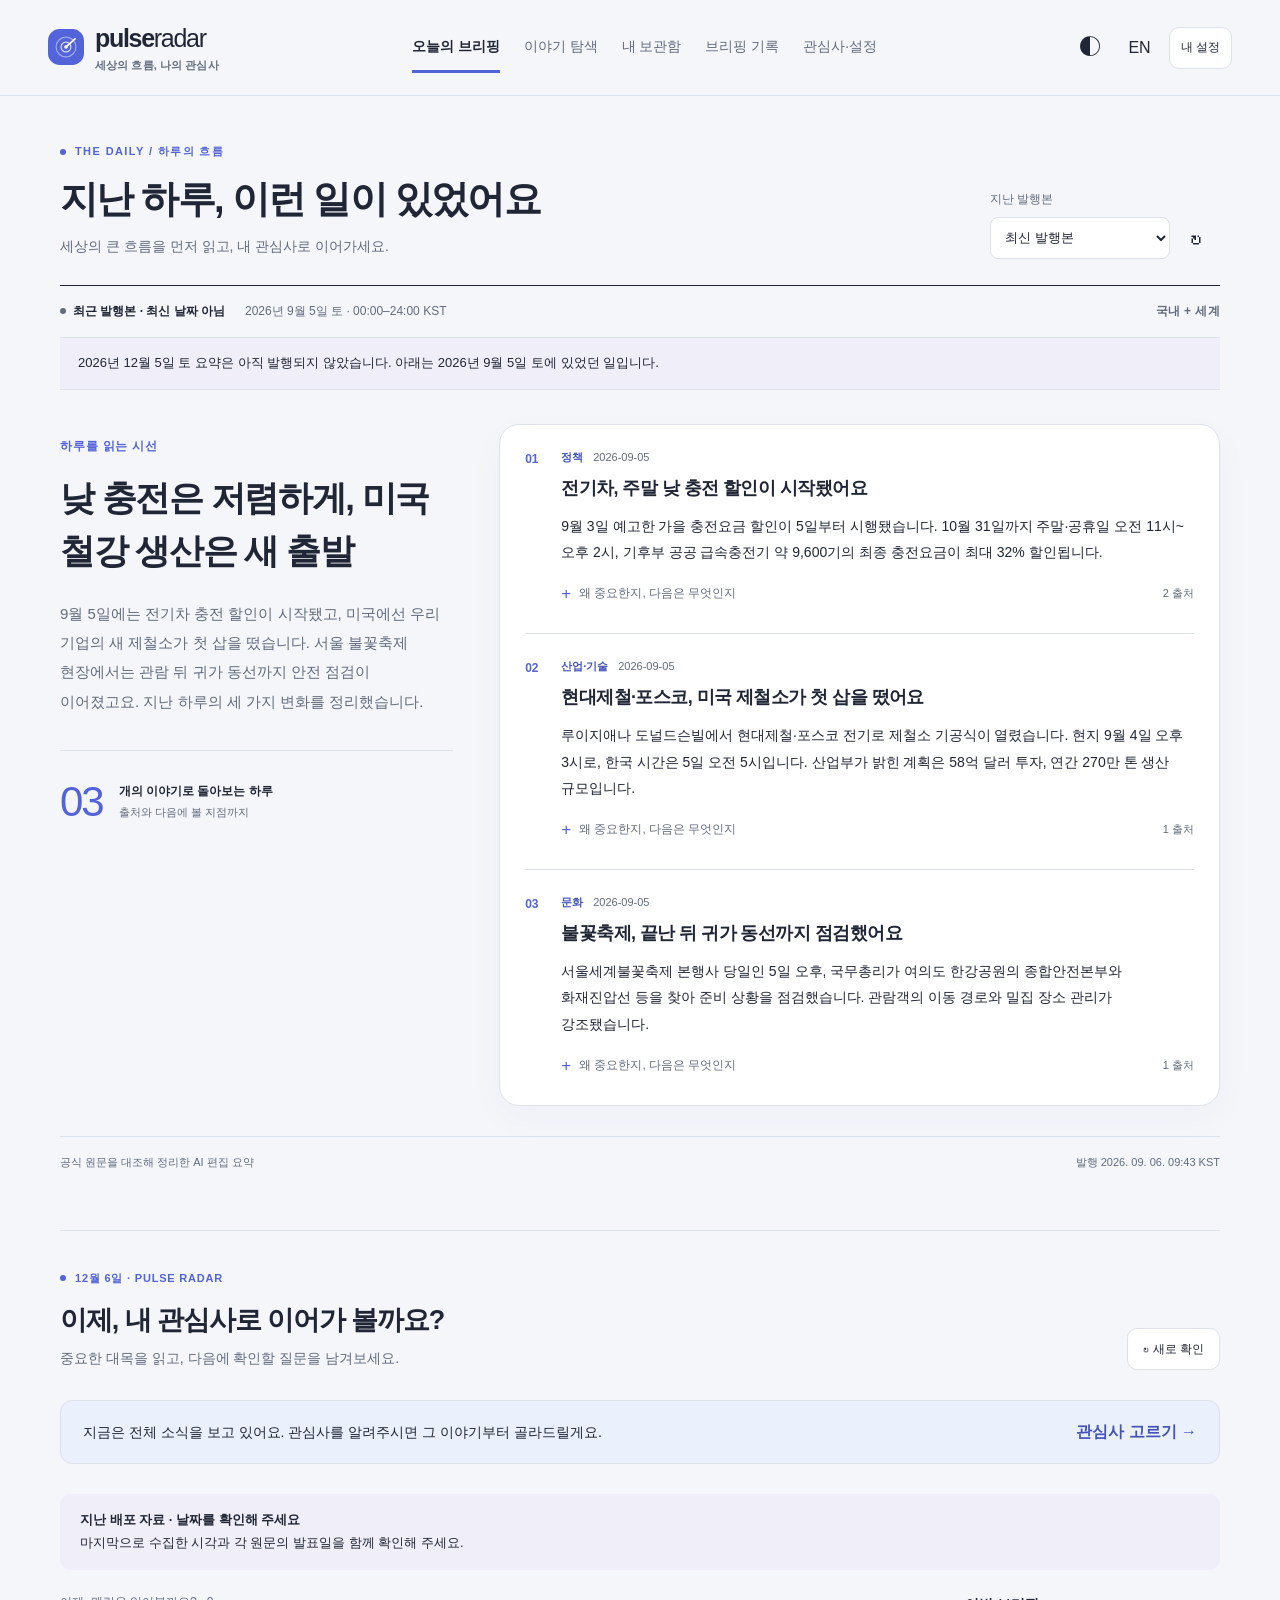
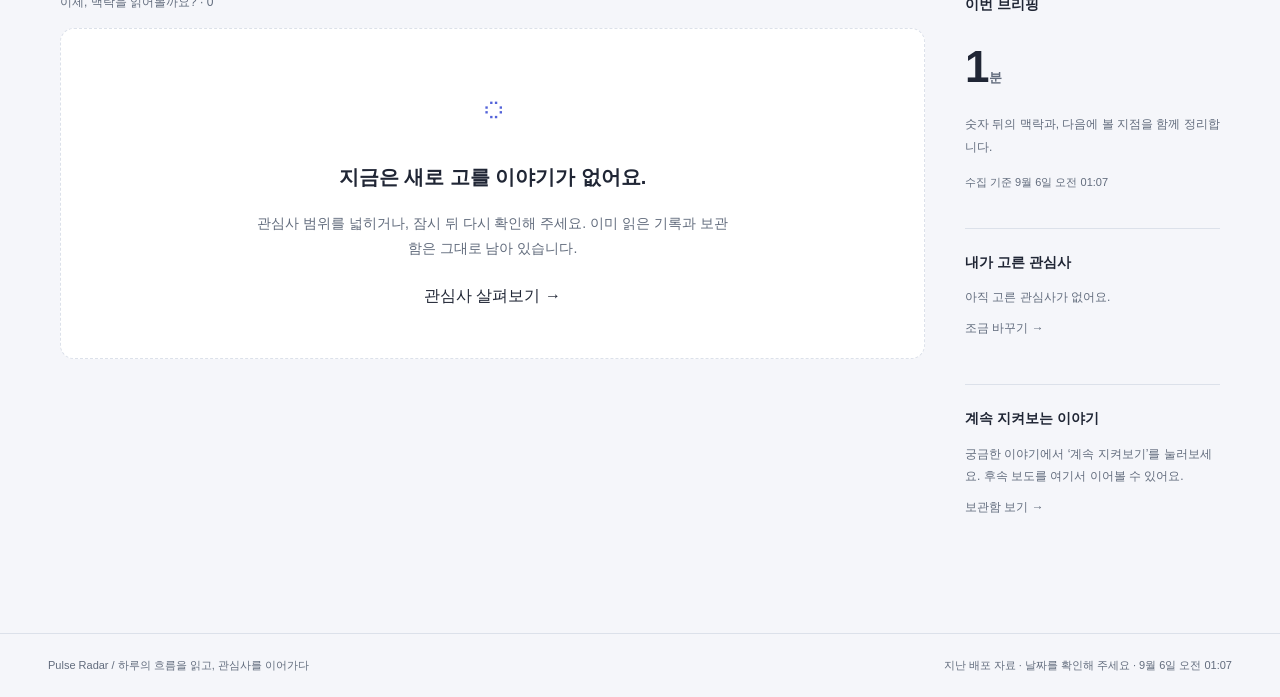
==== index.html @ a9adb4fe "Publish Pulse Radar reader with private browser interests and optional personal AI" ====
<!doctype html><html lang="ko"><head><meta name="pulse-mode" content="public"><meta name="referrer" content="no-referrer"><meta http-equiv="Content-Security-Policy" content="default-src 'self'; script-src 'self'; style-src 'self' 'unsafe-inline'; img-src 'self' data:; connect-src 'self' https://openrouter.ai; object-src 'none'; base-uri 'self'; form-action 'self'"><meta charset="utf-8"><meta name="viewport" content="width=device-width,initial-scale=1"><title>Pulse Radar — 하루의 흐름, 나의 관심사</title><meta name="description" content="지난 하루의 중요한 일부터 내 관심사의 다음 이야기까지. 출처와 맥락을 함께 읽는 브리핑."><meta name="theme-color" content="#f5f6fa"><link rel="icon" href="./web/mark.svg" type="image/svg+xml"><link rel="stylesheet" href="./web/styles.css"><link rel="stylesheet" href="./web/home-radar.css"><link rel="stylesheet" href="./web/personal-ai.css"></head><body>
<a class="skip" href="#main">본문으로 이동</a><header class="site-header"><a class="wordmark" href="#today" aria-label="Pulse Radar 홈"><svg class="brand-mark" width="36" height="36" viewBox="0 0 40 40" aria-hidden="true"><rect width="40" height="40" rx="13" fill="currentColor"/><circle cx="20" cy="20" r="11" fill="none" stroke="var(--paper)" stroke-width="1.3" opacity=".45"/><circle cx="20" cy="20" r="5.5" fill="none" stroke="var(--paper)" stroke-width="1.3" opacity=".75"/><path d="M20 20 30 11" stroke="var(--paper)" stroke-width="2" stroke-linecap="round"/><circle cx="20" cy="20" r="2" fill="var(--paper)"/></svg><span>pulse<span class="wordmark-light">radar</span><span class="edition">내 관심사의 다음 이야기</span></span></a><nav id="navigation" aria-label="주요 메뉴"></nav><div class="header-actions"><button class="quiet icon-button" id="theme" aria-label="화면 테마 변경">◐</button><button class="quiet" id="language" aria-label="Change language">EN</button><button id="account" class="account-button">내 계정</button></div></header>
<main id="main" tabindex="-1"><div class="loading"><span class="loading-dot"></span><p>오늘의 이야기를 불러오고 있어요.</p></div></main><footer class="site-footer"><span>Pulse Radar / <span id="footer-copy">좋은 질문을 남기는 브리핑</span></span><span id="footer-status"></span></footer><dialog id="dialog" aria-label="상세 내용"><button class="dialog-close quiet" aria-label="닫기">×</button><div id="dialog-body"></div></dialog><div id="toast" role="status" aria-live="polite"></div><script type="module" src="./web/app.mjs"></script></body></html>
---- web/styles.css ----
:root{--bg:#f5f6fa;--paper:#ffffff;--ink:#202635;--muted:#626c7d;--line:#dce1ea;--accent:#5363d9;--tint:#f0eef9;--surface-alt:#eaf0fc;--accent-strong:#4353b9;--shadow:0 12px 36px #29355808;color-scheme:light}
*{box-sizing:border-box}
body{margin:0;background:var(--bg);color:var(--ink);font-family:"Pretendard Variable","Pretendard","Noto Sans KR",-apple-system,BlinkMacSystemFont,"Segoe UI","Malgun Gothic",sans-serif;font-size:16px;line-height:1.75;-webkit-font-smoothing:antialiased}
body.dark{--bg:#11141b;--paper:#191e29;--ink:#f1f3f9;--muted:#a7b0c2;--line:#323b4d;--accent:#a8b4ff;--tint:#29283d;--surface-alt:#242d44;--accent-strong:#b4beff;--shadow:0 12px 36px #00000014;color-scheme:dark}
button,input,select,textarea{font:inherit}
button,a,input,select,textarea{touch-action:manipulation}
a{color:inherit;text-decoration:none}
a:hover{text-decoration:underline;text-underline-offset:4px}
button{cursor:pointer;border:1px solid var(--line);background:var(--paper);color:var(--ink);border-radius:10px;padding:9px 15px;min-height:42px}
button:disabled{cursor:wait;opacity:.55}
button:hover{border-color:var(--accent)}
:focus-visible{outline:3px solid var(--accent);outline-offset:4px}
button.active,button[aria-pressed=true]{background:var(--surface-alt);color:var(--accent-strong);border-color:var(--accent-strong)}
.primary{background:var(--ink);border-color:var(--ink);color:var(--paper)}
.quiet{background:transparent;border-color:transparent}
.muted,.fine{color:var(--muted)}
.fine{font-size:13px}
.skip{position:fixed;top:-100px;left:20px;background:var(--paper);padding:15px;z-index:40}
.skip:focus{top:10px}
.site-header{max-width:1440px;margin:auto;min-height:96px;padding:20px 48px;display:flex;align-items:center;gap:38px;border-bottom:1px solid var(--line)}
.wordmark{display:flex;align-items:center;gap:11px;font-size:25px;font-weight:750;letter-spacing:-1.3px;line-height:1.15;white-space:nowrap}
.wordmark:hover{text-decoration:none}
.wordmark-light{font-weight:350}
.edition{display:block;font-size:11px;letter-spacing:.1px;color:var(--muted);margin-top:6px}
.site-header nav{display:flex;gap:24px;flex:1;justify-content:center;white-space:nowrap}
.site-header nav a{font-size:14px;color:var(--muted);padding:12px 0;border-bottom:3px solid transparent}
.site-header nav a[aria-current=page]{color:var(--ink);font-weight:700;border-color:var(--accent)}
.header-actions{display:flex;align-items:center;gap:2px}
.account-button{font-size:12px;padding:8px 11px}
.icon-button{font-size:22px;padding:3px 8px}
main{max-width:1240px;margin:auto;padding:42px 40px 70px;min-height:calc(100vh - 210px)}
.eyebrow{display:flex;align-items:center;gap:9px;font-size:12px;color:var(--accent);font-weight:600;letter-spacing:.6px}
.eyebrow:before{content:'';width:6px;height:6px;background:var(--accent);border-radius:100%}
.page-heading{display:flex;justify-content:space-between;gap:20px;align-items:flex-end;margin-bottom:30px}
.page-heading h1,.page-heading h2{font-size:30px;letter-spacing:-1.6px;line-height:1.5;margin:12px 0 5px;font-weight:650}
.page-heading p{color:var(--muted);margin:0;font-size:14px}
.tools{display:flex;gap:8px;align-items:center}
.date-label{font-size:12px;color:var(--muted);white-space:nowrap}
.onboarding{display:flex;align-items:center;justify-content:space-between;gap:20px;border:1px solid var(--line);border-radius:12px;background:var(--surface-alt);padding:17px 22px;margin-bottom:30px}
.onboarding p{margin:0;font-size:14px}
.onboarding a{color:var(--accent-strong);white-space:nowrap;font-weight:650}
.brief-layout{display:grid;grid-template-columns:minmax(0,1fr) 255px;gap:40px}
.story-list,.stack{display:grid;gap:22px}
.story{background:var(--paper);border:1px solid var(--line);border-radius:18px;padding:26px 30px;box-shadow:var(--shadow)}
.story.featured{border-top:3px solid var(--accent)}
.story.featured h2{font-size:27px;line-height:1.6;letter-spacing:-1.1px}
.story h2{font-size:21px;line-height:1.65;letter-spacing:-.8px;margin:12px 0}
.story-title{border:0;padding:0;border-radius:1px;background:transparent;text-align:left;line-height:inherit;font-size:inherit;font-weight:inherit;letter-spacing:inherit}
.story-title:hover{color:var(--accent)}
.story-meta{display:flex;flex-wrap:wrap;gap:9px;align-items:center;color:var(--muted);font-size:12px}
.category-label{color:var(--accent);font-weight:700}
.tag{background:var(--surface-alt);color:var(--accent-strong);border-radius:4px;padding:1px 7px;font-size:11px}
.story p{margin:12px 0;font-size:14px;line-height:1.9;overflow-wrap:anywhere}
.story .summary{font-size:16px;line-height:1.95}
.story .reason{font-size:12px;color:var(--muted);margin-top:16px}
.editor-note{border-left:2px solid var(--accent);padding:1px 0 1px 16px;margin:20px 0}
.editor-note strong{color:var(--accent);font-size:12px}
.editor-note p{margin:5px 0;font-size:14px}
.story-actions{display:flex;gap:5px;flex-wrap:wrap;padding-top:18px;margin-top:19px;border-top:1px solid var(--line)}
.story-actions button{font-size:12px;border-color:transparent;background:transparent;padding:5px 8px}
.story-actions button[aria-pressed=true]{background:var(--surface-alt);color:var(--accent-strong)}
.story-actions .push{margin-left:auto;color:var(--accent)}
.read-mark{font-size:11px;color:var(--accent-strong)}
.section-label{font-size:12px;color:var(--muted);font-weight:500;margin:0 0 15px}
.aside-section{border-top:1px solid var(--line);padding:21px 0;margin-bottom:15px}
.aside-section:first-child{border-top:0;padding-top:0}
.aside-section h2{font-size:14px;margin:0 0 12px}
.aside-section p{font-size:12px;color:var(--muted);line-height:1.9;margin:8px 0}
.large-number{font-family:inherit;font-weight:600;letter-spacing:-2px;font-size:44px;color:var(--ink)}
.interest-pill{display:inline-block;padding:3px 9px;border:1px solid var(--line);font-size:12px;border-radius:15px;margin:0 4px 6px 0}
.watch-item{padding:12px 0;border-bottom:1px solid var(--line)}
.watch-item button{border:0;padding:0;background:none;font-size:13px;text-align:left}
.status-line{font-size:11px;color:var(--muted);margin-top:14px}
.warning{padding:15px 20px;background:var(--tint);border-radius:10px;font-size:13px;margin-bottom:22px}
.warning strong{display:block}
.more-button{display:block;margin:25px auto 0;min-width:180px}
.explore-tools{display:flex;gap:10px;flex-wrap:wrap;margin-bottom:18px}
.explore-tools input{flex:1;min-width:200px}
.explore-tools select{width:auto;min-width:120px}
input:not([type=checkbox]),select,textarea{background:var(--paper);border:1px solid var(--line);border-radius:8px;padding:10px 13px;color:var(--ink);width:100%}
input[type=checkbox]{accent-color:var(--accent);width:17px;height:17px;vertical-align:middle}
.category-tabs{display:flex;gap:8px;overflow:auto;padding:4px 4px 12px;margin-bottom:18px}
.category-tabs button{white-space:nowrap;border-radius:18px;font-size:12px;padding:5px 13px}
.explore-grid{display:grid;grid-template-columns:repeat(2,minmax(0,1fr));gap:20px}
.explore-grid .story{padding:22px}
.explore-grid .story h2{font-size:18px}
.explore-grid .summary{font-size:13px}
.empty{padding:48px 30px;border:1px dashed var(--line);border-radius:14px;text-align:center;background:var(--paper)}
.empty h2{font-size:20px}
.empty p{color:var(--muted);font-size:14px;max-width:480px;margin:10px auto 22px}
.empty-symbol{font-family:Georgia,serif;font-size:38px;color:var(--accent)}
.loading{min-height:330px;display:flex;flex-direction:column;justify-content:center;align-items:center;color:var(--muted);font-size:14px}
.loading-dot{width:25px;height:25px;border:2px solid var(--line);border-top-color:var(--accent);border-radius:50%;animation:turn 1s linear infinite}
@keyframes turn{to{transform:rotate(360deg)}
}
.site-footer{border-top:1px solid var(--line);max-width:1344px;margin:auto;padding:22px 48px;display:flex;justify-content:space-between;color:var(--muted);font-size:11px;gap:20px}
.history-row{display:flex;justify-content:space-between;align-items:center;gap:20px;border-bottom:1px solid var(--line);padding:22px 0}
.history-row h2{font-size:17px;font-weight:600;margin:4px 0}
.history-row p{font-size:12px;color:var(--muted);margin:0}
.settings-layout{display:grid;grid-template-columns:minmax(0,720px) 270px;gap:45px}
.settings-panel{background:var(--paper);border:1px solid var(--line);border-radius:14px;padding:30px;margin-bottom:25px}
.settings-panel h2{margin:0 0 20px;font-size:19px}
.form-field{margin-bottom:22px}
.form-field label,.form-field legend{display:block;margin-bottom:8px;font-weight:600;font-size:13px}
.form-field small{display:block;color:var(--muted);font-size:12px;margin-top:7px}
fieldset{padding:0;border:0}
.checkbox-grid{display:grid;grid-template-columns:repeat(2,1fr);gap:10px}
.checkbox-grid label{font-weight:400;padding:9px;border:1px solid var(--line);border-radius:8px;margin:0;font-size:13px;cursor:pointer}
.switch-row{display:flex;justify-content:space-between;align-items:center;gap:20px;margin:16px 0}
.form-error{color:var(--accent);font-size:13px;margin:12px 0;min-height:20px}
.danger{color:var(--accent)}
.studio-layout{display:grid;grid-template-columns:minmax(0,1.1fr) minmax(0,1fr);gap:30px}
.video-frame{display:block;width:100%;border:1px solid var(--line);border-radius:12px;background:#081521}
.draft-card{border-bottom:1px solid var(--line);padding:14px 0}
.draft-card h3{font-size:15px;margin:5px 0}
.draft-card p{font-size:12px;color:var(--muted)}
.radar{height:470px;position:relative;border:1px solid var(--line);border-radius:14px;margin-bottom:26px;background:repeating-radial-gradient(circle at 50% 50%,transparent 0,transparent 77px,var(--line) 78px,transparent 79px),var(--paper);overflow:hidden}
.radar button{position:absolute;width:138px;height:138px;border-radius:50%;font-size:12px;line-height:1.7;display:flex;flex-direction:column;align-items:center;justify-content:center;padding:14px;background:var(--surface-alt);transform:translate(-50%,-50%)}
.radar button:nth-child(even){background:var(--tint)}
.radar button b{display:-webkit-box;-webkit-line-clamp:3;-webkit-box-orient:vertical;overflow:hidden}
.radar button small{font-size:10px;color:var(--muted);margin-top:5px}
.radar-note{text-align:center;color:var(--muted);font-size:12px}
.count{font-size:12px;color:var(--muted);margin:10px 0 20px}
dialog{max-width:800px;width:calc(100% - 32px);max-height:90vh;border:1px solid var(--line);border-radius:18px;padding:42px;background:var(--paper);color:var(--ink);box-shadow:0 20px 80px #05091640}
dialog::backdrop{background:#080c166b;backdrop-filter:blur(3px)}
.dialog-close{position:absolute;right:12px;top:8px;font-size:28px;padding:0 10px}
.detail h1{font-size:28px;line-height:1.55;letter-spacing:-.9px;margin:18px 0}
.detail .lead{font-size:17px;line-height:1.95}
.detail h2{font-size:15px;margin:27px 0 12px}
.detail p{font-size:14px;line-height:1.9}
.source-link{display:block;border-top:1px solid var(--line);padding:14px 0;font-size:14px}
.source-link small{display:block;color:var(--muted);font-size:11px}
.change-box{background:var(--surface-alt);padding:16px 20px;border-radius:10px;margin:20px 0}
.source-notice{font-size:12px;color:var(--muted)}
#toast{position:fixed;bottom:25px;left:50%;transform:translateX(-50%) translateY(100px);background:var(--ink);color:var(--paper);padding:12px 22px;border-radius:10px;max-width:calc(100% - 32px);width:max-content;font-size:13px;z-index:100;opacity:0;transition:.2s}
#toast.visible{opacity:1;transform:translateX(-50%) translateY(0)}
.auth-tabs{display:flex;gap:5px;margin-bottom:20px}
.auth-tabs button{font-size:13px}
.recovery-code{display:block;overflow-wrap:anywhere;padding:18px;background:var(--surface-alt);font-family:monospace}
.check-list{padding-left:22px;font-size:13px}
.check-list li{margin:12px 0}
.sr-only{position:absolute;width:1px;height:1px;overflow:hidden;clip:rect(0,0,0,0)}
@media(max-width:1100px){.site-header{padding:18px 25px;gap:20px;flex-wrap:wrap}
.site-header nav{order:3;flex-basis:100%;justify-content:flex-start;gap:25px}
.header-actions{margin-left:auto}
.brief-layout{gap:25px;grid-template-columns:minmax(0,1fr) 215px}
.settings-layout{grid-template-columns:1fr 230px;gap:25px}
}
@media(max-width:760px){.site-header{padding:17px 22px 0;gap:13px}
.wordmark{font-size:23px}
.wordmark img{width:31px;height:31px}
.edition{font-size:9px}
.site-header nav{gap:23px;overflow:auto;margin:0 -22px;padding:0 22px}
.site-header nav a{font-size:14px;padding:12px 0}
.header-actions button{padding:4px 7px;font-size:12px;min-height:40px}
.header-actions .icon-button{font-size:22px;min-width:40px}
.account-button{max-width:70px;white-space:nowrap;overflow:hidden;text-overflow:ellipsis}
main{padding:28px 20px 45px}
.page-heading{display:block;margin-bottom:23px}
.page-heading h1,.page-heading h2{font-size:25px;letter-spacing:-1px;margin-top:10px}
.page-heading p{font-size:13px}
.page-heading .tools{margin-top:16px;justify-content:space-between}
.onboarding{padding:14px 16px;flex-direction:column;align-items:flex-start;gap:10px}
.onboarding p,.onboarding a{font-size:12px}
.brief-layout{display:block}
.brief-aside{display:grid;grid-template-columns:1fr 1fr;gap:20px;margin-top:35px}
.aside-section{margin:0;padding:18px 0;border-top:1px solid var(--line)!important}
.aside-section:first-child{padding-top:18px}
.large-number{font-size:33px}
.story{padding:20px}
.story.featured h2{font-size:22px;line-height:1.55}
.story h2{font-size:19px}
.story .summary{font-size:14px;line-height:1.85}
.story .reason{margin-top:12px}
.story-actions{padding-top:12px;margin-top:15px;gap:3px}
.story-actions button{font-size:12px;padding:5px 7px;min-height:38px}
.story-actions .push{margin-left:0}
.editor-note{margin:15px 0}
.explore-grid,.settings-layout,.studio-layout{grid-template-columns:1fr}
.explore-tools select{width:auto;min-width:95px;flex:1}
.explore-tools input{flex-basis:100%}
.explore-grid .story{padding:20px}
.site-footer{padding:20px 22px;display:block}
.site-footer>span{display:block;margin-bottom:6px}
.settings-panel{padding:22px}
.checkbox-grid{gap:8px}
.checkbox-grid label{font-size:13px;min-height:44px}
.history-row h2{font-size:15px}
.history-row button{font-size:12px;padding:6px 10px;white-space:nowrap}
.radar{height:550px}
.radar button{width:112px;height:112px;font-size:10px;padding:9px}
dialog{padding:35px 22px 25px;width:calc(100% - 20px);max-height:94vh;border-radius:14px}
.detail h1{font-size:23px}
.detail .lead{font-size:15px}
.detail .source-link,.detail p{font-size:13px}
.detail .change-box{padding:12px 15px}
.empty{padding:30px 20px}
}
@media(prefers-reduced-motion:reduce){*{animation:none!important;transition:none!important;scroll-behavior:auto!important}
}
@media(max-width:760px){.site-header nav{scrollbar-width:none}
.site-header nav::-webkit-scrollbar{display:none}
.story .editor-note,.story .reason{display:none}
.story .summary{display:-webkit-box;-webkit-line-clamp:3;-webkit-box-orient:vertical;overflow:hidden}
.story.featured .summary{-webkit-line-clamp:4}
.story-meta .quiet{padding:5px 0}
.story-actions{margin-top:10px}
.story .summary{margin-bottom:12px}
.brief-aside{grid-template-columns:1fr 1fr}
}
.history-group{padding:8px 20px 15px;border-bottom:1px solid var(--line)}
.history-group summary{font-size:12px;color:var(--muted);cursor:pointer;padding:10px 0}

/* Daily edition: an editorial front page, independent of personal interests. */
.brand-mark{color:var(--accent);flex-shrink:0}
.daily-digest{margin-bottom:58px}
.digest-heading{display:flex;align-items:flex-end;justify-content:space-between;gap:24px;margin:4px 0 26px}
.digest-heading .eyebrow{font-size:11px;letter-spacing:1.4px;font-weight:750}
.digest-heading h1{font-size:clamp(28px,3vw,38px);line-height:1.4;letter-spacing:-1.7px;margin:12px 0 8px;font-weight:720;word-break:keep-all}
.digest-heading>div>p{margin:0;color:var(--muted);font-size:14px}
.digest-controls{display:flex;flex-wrap:wrap;align-items:center;gap:7px;flex-shrink:0;max-width:230px}
.digest-controls label{width:100%;font-size:12px;color:var(--muted)}
.digest-controls select{width:180px;font-size:13px;padding:9px 10px;min-height:42px}
.digest-controls button{font-size:24px;line-height:1;padding:7px;min-width:38px}
.digest-datebar{display:flex;align-items:center;gap:20px;padding:15px 0;border-top:1px solid var(--ink);border-bottom:1px solid var(--line);font-size:12px;color:var(--muted)}
.digest-status{display:inline-flex;align-items:center;gap:7px;color:var(--ink);font-weight:650}
.digest-status i{display:block;width:6px;height:6px;border-radius:50%;background:var(--muted)}
.digest-status.is-current i{background:var(--accent)}
.digest-scope{margin-left:auto;font-weight:600;letter-spacing:.4px}
.digest-notice{margin:0;padding:14px 18px;background:var(--tint);font-size:13px;border-bottom:1px solid var(--line);color:var(--ink)}
.digest-content{display:grid;grid-template-columns:minmax(0,.9fr) minmax(0,1.65fr);gap:46px;padding:34px 0 30px}
.digest-lead{padding:7px 0 0;align-self:start}
.digest-kicker{font-size:12px;letter-spacing:.8px;font-weight:700;color:var(--accent)}
.digest-lead h2{font-size:clamp(27px,2.7vw,35px);line-height:1.55;letter-spacing:-1.4px;font-weight:720;word-break:keep-all;overflow-wrap:anywhere;margin:13px 0 20px;text-wrap:pretty}
.digest-lead>p{font-size:15px;line-height:1.95;color:var(--muted);word-break:keep-all;overflow-wrap:anywhere;margin:0}
.digest-reading{display:flex;gap:16px;align-items:center;padding-top:30px;margin-top:34px;border-top:1px solid var(--line)}
.digest-reading>span{font-size:42px;font-weight:500;line-height:1;letter-spacing:-2px;color:var(--accent)}
.digest-reading p{font-size:12px;font-weight:600;margin:0;line-height:1.8}
.digest-reading small{font-size:11px;color:var(--muted);font-weight:400}
.digest-stories{display:grid;gap:0;border:1px solid var(--line);border-radius:20px;background:var(--paper);box-shadow:var(--shadow);padding:0 25px}
.digest-story{display:flex;align-items:flex-start;gap:17px;padding:23px 0;border-bottom:1px solid var(--line)}
.digest-story:last-child{border-bottom:0}
.digest-number{font-size:12px;font-variant-numeric:tabular-nums;color:var(--accent);font-weight:650;padding-top:1px;min-width:19px}
.digest-story-body{min-width:0;flex:1}
.digest-story-meta{display:flex;align-items:center;gap:10px;font-size:11px;color:var(--muted)}
.digest-story-meta>span:first-child{font-weight:650;color:var(--accent-strong)}
.digest-story h3{font-size:18px;line-height:1.6;letter-spacing:-.55px;font-weight:700;word-break:keep-all;overflow-wrap:anywhere;margin:7px 0 10px}
.digest-summary{margin:0;font-size:14px;line-height:1.9;word-break:keep-all;overflow-wrap:anywhere}
.digest-context{margin-top:12px}
.digest-context summary{display:flex;align-items:center;gap:8px;cursor:pointer;font-size:12px;color:var(--muted);list-style:none;min-height:32px;font-weight:500}
.digest-context summary::-webkit-details-marker{display:none}
.digest-context summary:before{content:'+';font-size:17px;font-weight:400;color:var(--accent);line-height:1}
.digest-context[open] summary:before{content:'−'}
.digest-context summary>span{margin-left:auto;font-size:11px;white-space:nowrap}
.digest-context summary:hover{color:var(--accent)}
.digest-context-content{padding:16px 18px 4px;background:var(--bg);border-radius:12px;margin-top:9px;font-size:13px}
.digest-context h4{font-size:12px;font-weight:700;margin:0 0 5px;color:var(--accent-strong)}
.digest-context-content p{margin:0 0 18px;line-height:1.9;overflow-wrap:anywhere}
.digest-sources{padding-top:15px;border-top:1px solid var(--line)}
.digest-sources a{display:block;font-size:12px;line-height:1.75;padding:10px 0;border-top:1px solid var(--line);overflow-wrap:anywhere}
.digest-sources a:first-of-type{border-top:0}
.digest-sources a>span{display:block;font-size:11px;font-weight:650;color:var(--muted);margin-bottom:3px}
.digest-sources small{display:block;font-size:11px;color:var(--muted);margin-top:3px}
.digest-footer{display:flex;justify-content:space-between;gap:20px;padding-top:16px;border-top:1px solid var(--line);font-size:11px;color:var(--muted)}
.digest-unavailable{display:flex;flex-direction:column;align-items:flex-start;justify-content:center;padding:40px;background:var(--paper);border:1px solid var(--line);border-radius:20px;min-height:230px}
.digest-unavailable h2{font-size:22px;margin:15px 0 6px;letter-spacing:-.6px}
.digest-unavailable p{font-size:14px;color:var(--muted);margin:0 0 16px;max-width:650px}
.digest-symbol{font-size:34px;line-height:1;color:var(--accent)}
#personal-briefing-region>.page-heading{border-top:1px solid var(--line);padding-top:38px}
#personal-briefing-region>.page-heading .eyebrow{font-size:11px;letter-spacing:.8px}
#personal-briefing-region>.page-heading h2{font-size:27px;letter-spacing:-1.1px;font-weight:650;word-break:keep-all}
#personal-briefing-region>.page-heading .tools button{font-size:12px}
@media(max-width:1100px){
  .digest-content{gap:30px;grid-template-columns:minmax(0,.85fr) minmax(0,1.35fr)}
  .digest-heading h1{font-size:32px}
  .digest-controls{max-width:205px}
  .digest-controls select{width:155px}
  .digest-stories{padding:0 21px}
  .digest-lead h2{font-size:28px}
}
@media(max-width:760px){
  .daily-digest{margin-bottom:35px}
  .digest-heading{display:block;margin:0 0 20px}
  .digest-heading h1{font-size:28px;line-height:1.48;letter-spacing:-1.2px;max-width:310px;margin-top:12px}
  .digest-heading>div>p{font-size:13px;line-height:1.8;word-break:keep-all}
  .digest-controls{margin-top:18px;max-width:none;gap:8px}
  .digest-controls label{width:auto;margin-right:2px;font-size:12px}
  .digest-controls select{width:auto;flex:1;min-width:0;font-size:12px}
  .digest-controls button{min-width:40px}
  .digest-datebar{flex-wrap:wrap;column-gap:12px;row-gap:5px;padding:13px 0;font-size:11px}
  .digest-status{font-size:12px}
  .digest-datebar>span:nth-child(2){order:3;width:100%}
  .digest-scope{font-size:11px}
  .digest-content{display:block;padding:24px 0 20px}
  .digest-lead{padding:0 0 23px}
  .digest-kicker{font-size:11px}
  .digest-lead h2{font-size:26px;line-height:1.58;letter-spacing:-1px;margin:9px 0 12px}
  .digest-lead>p{font-size:14px;line-height:1.9}
  .digest-reading{padding-top:0;margin-top:21px;border-top:0;gap:10px}
  .digest-reading>span{font-size:29px;letter-spacing:-1px}
  .digest-reading p{font-size:12px}
  .digest-reading small{display:none}
  .digest-reading br{display:none}
  .digest-stories{padding:0 18px;border-radius:17px}
  .digest-story{padding:21px 0;gap:11px}
  .digest-number{min-width:17px;font-size:11px}
  .digest-story h3{font-size:17px;line-height:1.65;letter-spacing:-.6px;margin:7px 0 9px}
  .digest-summary{font-size:14px;line-height:1.85}
  .digest-story-meta{font-size:11px;gap:8px}
  .digest-context{margin-top:8px}
  .digest-context summary{font-size:12px;min-height:44px;flex-wrap:wrap;gap:5px}
  .digest-context summary>span{font-size:10px}
  .digest-context-content{padding:15px 13px 2px;margin-left:-28px;font-size:13px}
  .digest-footer{flex-direction:column;gap:4px;font-size:11px;line-height:1.8}
  .digest-unavailable{padding:26px;min-height:240px;border-radius:17px}
  .digest-unavailable h2{font-size:20px;word-break:keep-all}
  #personal-briefing-region>.page-heading{padding-top:26px}
  #personal-briefing-region>.page-heading h2{font-size:24px;line-height:1.55}
}
---- web/home-radar.css ----
.home-radar{margin:0 0 42px;border:1px solid var(--line);border-radius:24px;background:linear-gradient(145deg,var(--paper),var(--bg));overflow:hidden}
.home-radar-heading{display:flex;align-items:center;gap:18px;padding:22px 30px 0}
.home-radar-heading h2{font-size:14px;margin:0;font-weight:650}
.home-radar-heading>span{font-size:12px;color:var(--muted)}
.home-radar-heading button{margin-left:auto;font-size:12px;padding:5px;white-space:nowrap}
.bubble-field{height:490px;position:relative;container-type:inline-size;isolation:isolate}
.bubble-orbits{position:absolute;left:29%;top:46%;width:360px;height:360px;transform:translate(-50%,-50%);border:1px solid var(--line);border-radius:50%;opacity:.32;z-index:-1}
.bubble-orbits:after{content:'';position:absolute;inset:-58px;border:1px solid var(--line);border-radius:50%}
.radar-axis-label{position:absolute;left:30px;top:40%;writing-mode:vertical-rl;font-size:10px;letter-spacing:2px;color:var(--muted)}
.home-bubble{--diameter:150px;position:absolute;left:var(--x);top:var(--y);width:var(--diameter);height:var(--diameter);border-radius:50%;padding:18px 16px;transform:translate(-50%,-50%);display:flex;flex-direction:column;align-items:center;justify-content:center;gap:6px;background:var(--paper);border:1px solid color-mix(in srgb,var(--accent) 36%,var(--paper));box-shadow:inset 0 0 0 5px color-mix(in srgb,var(--paper) 60%,transparent),var(--shadow);transition:background .2s,color .2s,box-shadow .2s;line-height:1.45}
.home-bubble strong{max-width:100%;flex-shrink:0;display:-webkit-box;-webkit-line-clamp:3;-webkit-box-orient:vertical;overflow:hidden;text-wrap:balance;word-break:keep-all;overflow-wrap:anywhere;letter-spacing:-.6px;font-size:clamp(12px,1.5cqw,18px);font-weight:650}
.home-bubble small{font-size:10px;color:var(--muted);white-space:nowrap}
.bubble-index{font-size:10px;color:var(--muted);letter-spacing:1.3px}
.home-bubble:hover,.home-bubble:focus-visible{background:var(--accent);color:var(--bg);border-color:var(--accent);box-shadow:0 20px 45px #10162920;z-index:2}
.home-bubble:hover small,.home-bubble:hover .bubble-index,.home-bubble:focus-visible small,.home-bubble:focus-visible .bubble-index{color:var(--bg)}
.bubble-0{--x:29%;--y:46%;--diameter:clamp(180px,23cqw,250px);background:var(--surface-alt)}
.bubble-0 strong{font-size:clamp(16px,2cqw,23px)}
.bubble-1{--x:53%;--y:25%;--diameter:clamp(150px,19cqw,202px)}
.bubble-2{--x:74%;--y:57%;--diameter:clamp(146px,18cqw,190px);background:var(--tint)}
.bubble-3{--x:14%;--y:79%;--diameter:clamp(128px,15cqw,156px)}
.bubble-4{--x:51%;--y:81%;--diameter:clamp(132px,16cqw,170px)}
.bubble-5{--x:89%;--y:24%;--diameter:clamp(118px,14cqw,144px)}
.bubble-3 strong,.bubble-4 strong,.bubble-5 strong{font-size:clamp(11px,1.2cqw,14px)}
.bubble-dot{position:absolute;border:1px solid var(--muted);border-radius:50%;width:10px;height:10px;opacity:.45}
.dot-a{left:14%;top:21%;width:18px;height:18px}
.dot-b{left:66%;top:81%}
.dot-c{left:90%;top:74%;width:7px;height:7px}
.home-radar-foot{border-top:1px solid var(--line);padding:14px 30px;display:flex;justify-content:space-between;gap:15px;font-size:11px;color:var(--muted)}
#reading-list{scroll-margin-top:24px}
.video-frame.portrait{max-height:580px;width:auto;max-width:100%;margin-inline:auto;aspect-ratio:9/16}
@media(max-width:760px){.home-radar{margin-bottom:30px;border-radius:16px}
.home-radar-heading{padding:17px 18px 0;gap:8px;flex-wrap:wrap}
.home-radar-heading>span{font-size:11px;order:3;flex-basis:100%}
.home-radar-heading h2{font-size:13px}
.bubble-field{height:565px}
.radar-axis-label{display:none}
.bubble-orbits{left:30%;top:23%;width:210px;height:210px}
.home-bubble{padding:12px 11px;gap:5px}
.home-bubble strong{font-size:12px;letter-spacing:-.4px;-webkit-line-clamp:3}
.home-bubble small{font-size:10px}
.bubble-index{font-size:10px}
.bubble-0{--x:29%;--y:21%;--diameter:min(45cqw,168px)}
.bubble-0 strong{font-size:15px}
.bubble-1{--x:75%;--y:34%;--diameter:min(38cqw,140px)}
.bubble-2{--x:25%;--y:56%;--diameter:min(39cqw,146px)}
.bubble-3{--x:74%;--y:65%;--diameter:min(34cqw,128px)}
.bubble-4{--x:28%;--y:85%;--diameter:min(34cqw,126px)}
.bubble-5{--x:75%;--y:9%;--diameter:min(29cqw,108px)}
.bubble-5 strong{font-size:12px}
.bubble-5 .bubble-index{display:none}
.bubble-5 small{font-size:10px}
.bubble-5{gap:4px}
.home-radar-foot{padding:13px 18px;font-size:10px}
.home-radar-foot>span:last-child{white-space:nowrap}
.dot-a{left:10%;top:41%;width:10px;height:10px}
.dot-b{left:53%;top:72%}
.dot-c{left:88%;top:91%}
}
---- web/personal-ai.css ----
.personal-ai{margin-top:28px;padding:30px!important;border:1px solid var(--line);border-radius:18px;background:var(--paper);max-width:960px}
.personal-ai-heading{display:flex;align-items:center;justify-content:space-between;gap:16px}
.personal-ai-badge{font-size:11px;letter-spacing:.02em;padding:4px 10px;border:1px solid var(--line);border-radius:30px;color:var(--accent-strong);background:var(--surface-alt)}
.personal-ai h2{font-size:25px;letter-spacing:-.75px;margin:14px 0 12px;line-height:1.4}
.personal-ai>p{max-width:760px;color:var(--muted)}
.personal-ai-fields{display:grid;grid-template-columns:1fr 1fr;gap:20px;margin-top:22px}
.personal-ai .form-field{margin:0}.personal-ai input[type=password],.personal-ai input[type=text]{width:100%;background:var(--bg);color:var(--ink);border:1px solid var(--line);border-radius:9px;padding:11px 12px}
.personal-ai small a{color:var(--accent-strong)}
.personal-ai-actions{display:flex;gap:10px;flex-wrap:wrap;margin-top:20px}
.personal-ai-status{min-height:1.8em;margin-bottom:0}
.personal-ai-preview{margin-top:24px;border-top:1px solid var(--line);padding-top:12px}
.personal-ai h3{font-size:17px;letter-spacing:-.3px}.personal-ai details{background:var(--bg);border-radius:10px;padding:12px 16px;font-size:13px;border:1px solid var(--line)}
.personal-ai details summary{cursor:pointer;color:var(--muted)}
.personal-ai-payload{white-space:pre-wrap;overflow-wrap:anywhere;max-height:280px;overflow-y:auto;font:12px/1.65 ui-monospace,SFMono-Regular,Consolas,monospace;color:var(--muted)}
.personal-ai-consent{display:flex;align-items:flex-start;gap:10px;margin:18px 0;font-size:13px;line-height:1.75;color:var(--muted)}
.personal-ai-consent input{margin:5px 0 0;accent-color:var(--accent);flex-shrink:0;width:16px;height:16px}
.personal-ai-result{border-top:1px solid var(--line);margin-top:26px;padding-top:10px}
.personal-ai-answer{white-space:pre-wrap;overflow-wrap:anywhere;font-size:15px;line-height:1.9;background:var(--surface-alt);padding:22px;border-radius:12px}
.personal-ai [hidden]{display:none!important}
@media(max-width:650px){.personal-ai{padding:22px 18px!important;margin-top:20px}.personal-ai-fields{grid-template-columns:1fr}.personal-ai h2{font-size:22px}.personal-ai-actions{flex-direction:column}.personal-ai-actions button{width:100%}.personal-ai-answer{padding:16px}}
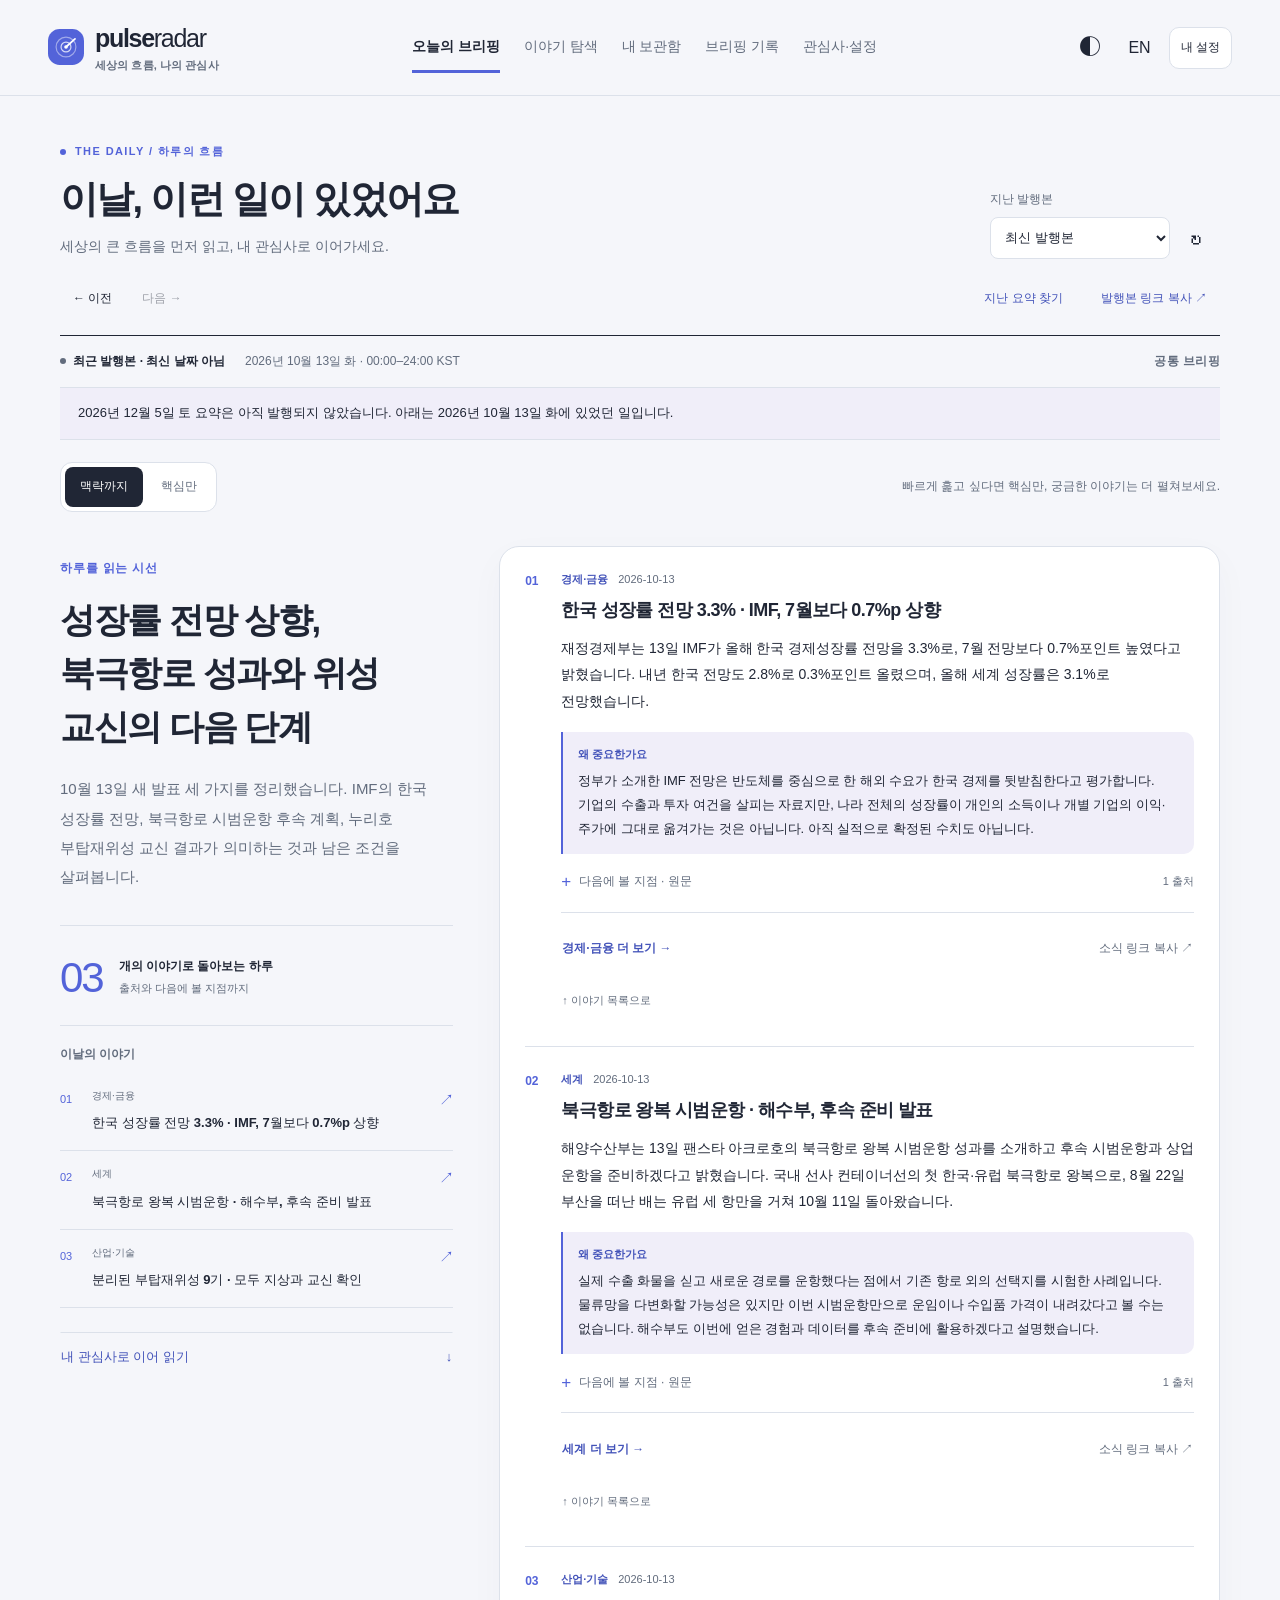
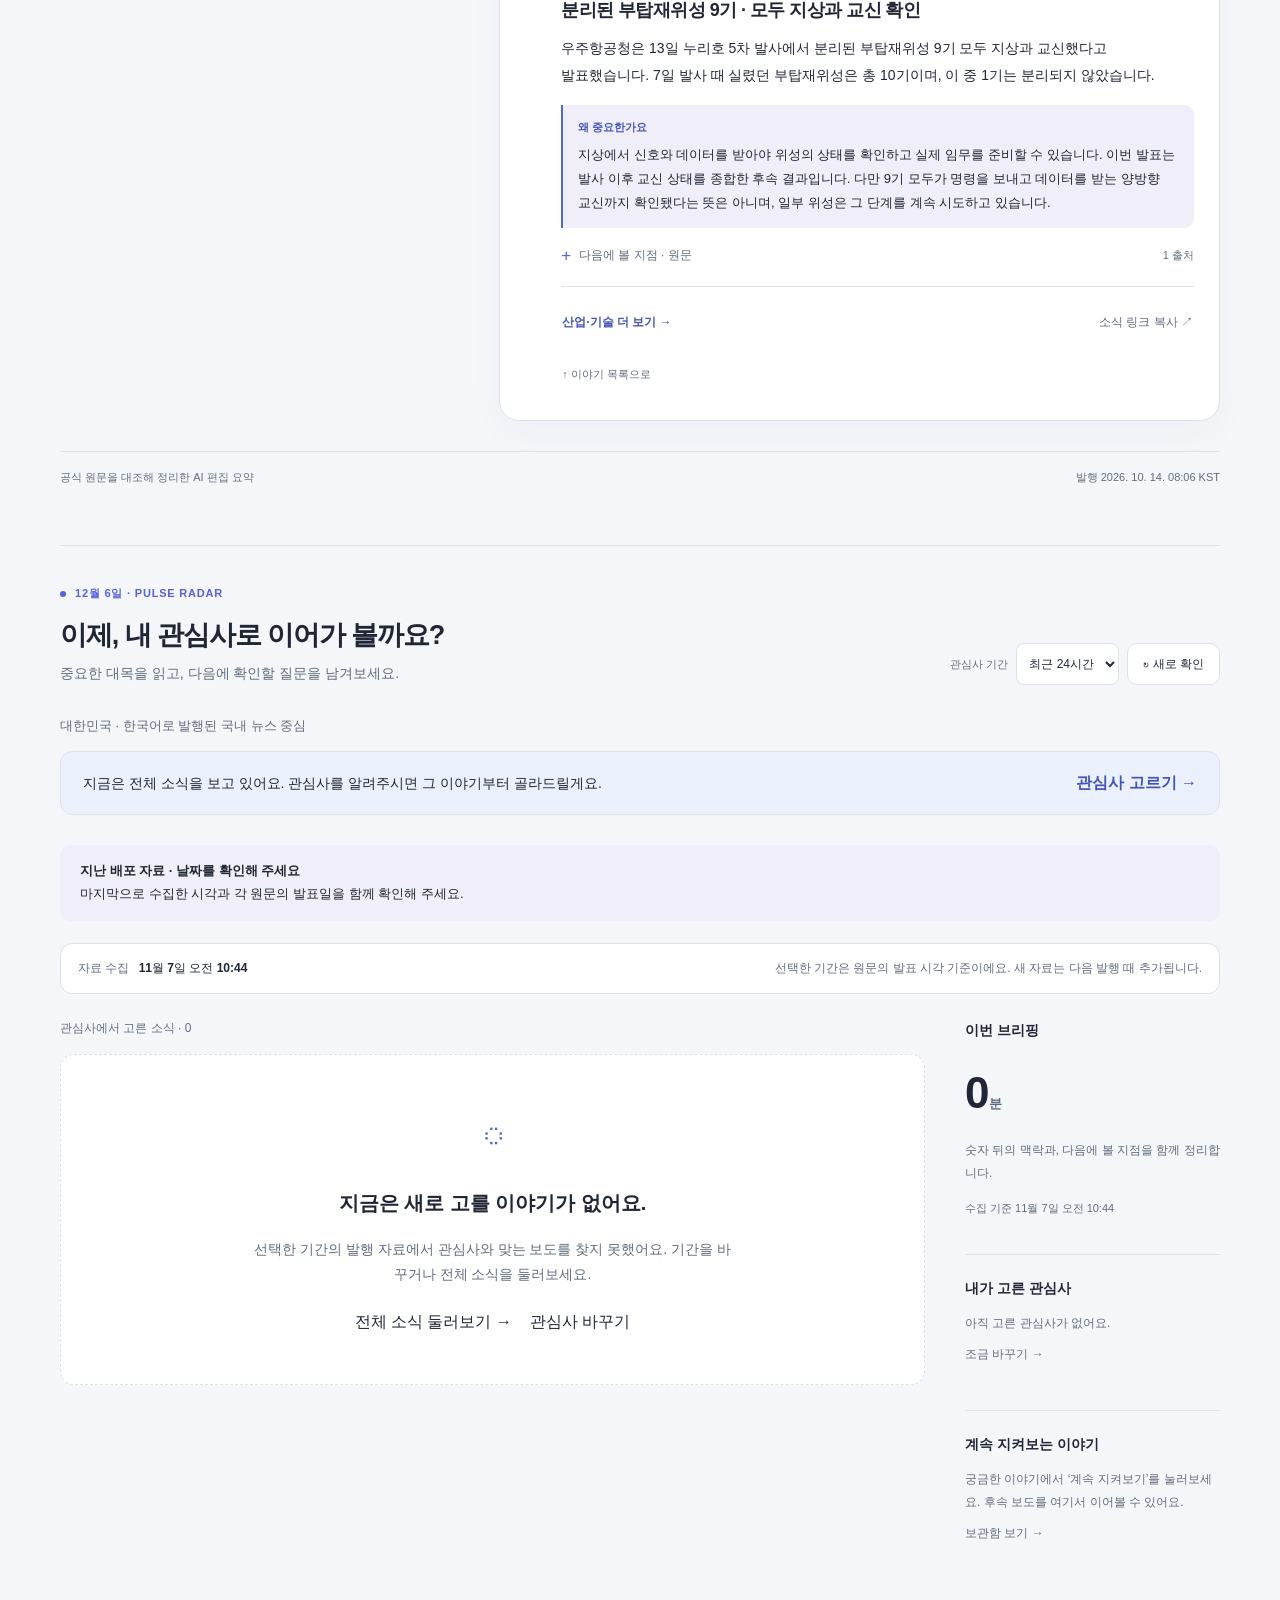
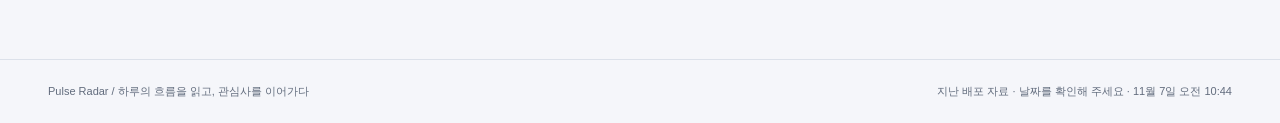
==== commit fddd676d: "Publish reviewed briefing 2026-10-13" ====
--- a/index.html
+++ b/index.html
@@ -1,3 +1,3 @@
-<!doctype html><html lang="ko"><head><meta name="pulse-mode" content="public"><meta name="referrer" content="no-referrer"><meta http-equiv="Content-Security-Policy" content="default-src 'self'; script-src 'self'; style-src 'self' 'unsafe-inline'; img-src 'self' data:; connect-src 'self' https://openrouter.ai; object-src 'none'; base-uri 'self'; form-action 'self'"><meta charset="utf-8"><meta name="viewport" content="width=device-width,initial-scale=1"><title>Pulse Radar — 하루의 흐름, 나의 관심사</title><meta name="description" content="지난 하루의 중요한 일부터 내 관심사의 다음 이야기까지. 출처와 맥락을 함께 읽는 브리핑."><meta name="theme-color" content="#f5f6fa"><link rel="icon" href="./web/mark.svg" type="image/svg+xml"><link rel="stylesheet" href="./web/styles.css"><link rel="stylesheet" href="./web/home-radar.css"><link rel="stylesheet" href="./web/personal-ai.css"></head><body>
+<!doctype html><html lang="ko"><head><meta name="pulse-mode" content="public"><meta name="referrer" content="no-referrer"><meta http-equiv="Content-Security-Policy" content="default-src 'self'; script-src 'self'; style-src 'self' 'unsafe-inline'; img-src 'self' data:; connect-src 'self' https://openrouter.ai; object-src 'none'; base-uri 'self'; form-action 'self'"><meta charset="utf-8"><meta name="viewport" content="width=device-width,initial-scale=1"><title>Pulse Radar — 하루의 흐름, 나의 관심사</title><meta name="description" content="지난 하루의 중요한 일부터 내 관심사의 다음 이야기까지. 출처와 맥락을 함께 읽는 브리핑."><meta name="theme-color" content="#f5f6fa"><link rel="icon" href="./web/mark.svg" type="image/svg+xml"><link rel="stylesheet" href="./web/styles.css"><link rel="stylesheet" href="./web/home-radar.css"><link rel="stylesheet" href="./web/personal-ai.css"><link rel="manifest" href="./web/manifest.webmanifest"><link rel="apple-touch-icon" href="./web/icon-180.png"><meta name="apple-mobile-web-app-capable" content="yes"><meta name="mobile-web-app-capable" content="yes"><meta name="apple-mobile-web-app-title" content="Pulse Radar"><script type="module" src="./web/pwa.mjs"></script></head><body>
 <a class="skip" href="#main">본문으로 이동</a><header class="site-header"><a class="wordmark" href="#today" aria-label="Pulse Radar 홈"><svg class="brand-mark" width="36" height="36" viewBox="0 0 40 40" aria-hidden="true"><rect width="40" height="40" rx="13" fill="currentColor"/><circle cx="20" cy="20" r="11" fill="none" stroke="var(--paper)" stroke-width="1.3" opacity=".45"/><circle cx="20" cy="20" r="5.5" fill="none" stroke="var(--paper)" stroke-width="1.3" opacity=".75"/><path d="M20 20 30 11" stroke="var(--paper)" stroke-width="2" stroke-linecap="round"/><circle cx="20" cy="20" r="2" fill="var(--paper)"/></svg><span>pulse<span class="wordmark-light">radar</span><span class="edition">내 관심사의 다음 이야기</span></span></a><nav id="navigation" aria-label="주요 메뉴"></nav><div class="header-actions"><button class="quiet icon-button" id="theme" aria-label="화면 테마 변경">◐</button><button class="quiet" id="language" aria-label="Change language">EN</button><button id="account" class="account-button">내 계정</button></div></header>
 <main id="main" tabindex="-1"><div class="loading"><span class="loading-dot"></span><p>오늘의 이야기를 불러오고 있어요.</p></div></main><footer class="site-footer"><span>Pulse Radar / <span id="footer-copy">좋은 질문을 남기는 브리핑</span></span><span id="footer-status"></span></footer><dialog id="dialog" aria-label="상세 내용"><button class="dialog-close quiet" aria-label="닫기">×</button><div id="dialog-body"></div></dialog><div id="toast" role="status" aria-live="polite"></div><script type="module" src="./web/app.mjs"></script></body></html>
--- a/web/styles.css
+++ b/web/styles.css
@@ -123,7 +123,15 @@
 .count{font-size:12px;color:var(--muted);margin:10px 0 20px}
 dialog{max-width:800px;width:calc(100% - 32px);max-height:90vh;border:1px solid var(--line);border-radius:18px;padding:42px;background:var(--paper);color:var(--ink);box-shadow:0 20px 80px #05091640}
 dialog::backdrop{background:#080c166b;backdrop-filter:blur(3px)}
-.dialog-close{position:absolute;right:12px;top:8px;font-size:28px;padding:0 10px}
+.dialog-close{position:sticky;float:right;top:0;right:0;z-index:2;font-size:28px;padding:0 10px;background:var(--paper);box-shadow:0 0 0 5px var(--paper)}
+dialog{overscroll-behavior:contain}
+.detail h1{word-break:keep-all;overflow-wrap:anywhere;text-wrap:pretty}
+.collection-context,.more-sources{margin-top:24px;padding-top:16px;border-top:1px solid var(--line);font-size:13px;color:var(--muted)}
+.collection-context summary,.more-sources summary{cursor:pointer;padding:8px 0;line-height:1.7}
+html:has(dialog[open]){overflow:hidden}
+.empty-actions{display:flex;gap:18px;justify-content:center;flex-wrap:wrap}
+.library-count{display:inline-block;min-width:1.4em;margin-left:5px;font-variant-numeric:tabular-nums}
+#preferences-draft-status{min-height:1.8em;color:var(--accent-strong)}
 .detail h1{font-size:28px;line-height:1.55;letter-spacing:-.9px;margin:18px 0}
 .detail .lead{font-size:17px;line-height:1.95}
 .detail h2{font-size:15px;margin:27px 0 12px}
@@ -222,6 +230,18 @@
 .digest-controls label{width:100%;font-size:12px;color:var(--muted)}
 .digest-controls select{width:180px;font-size:13px;padding:9px 10px;min-height:42px}
 .digest-controls button{font-size:24px;line-height:1;padding:7px;min-width:38px}
+.digest-navigation{display:flex;align-items:center;justify-content:space-between;gap:12px;margin:-8px 0 14px}
+.digest-pagination{display:flex;align-items:center;gap:4px;flex-wrap:wrap}
+.digest-navigation button{min-height:44px;padding:9px 12px;font-size:12px;font-weight:550}
+.digest-navigation button:disabled{opacity:.4;cursor:default}
+.digest-navigation #daily-copy{color:var(--accent-strong)}
+.digest-impact{margin-top:17px;padding:13px 15px;background:var(--tint);border-left:2px solid var(--accent);border-radius:0 10px 10px 0}
+.digest-impact h4{margin:0 0 5px;font-size:11px;font-weight:750;color:var(--accent-strong)}
+.digest-impact p{margin:0;font-size:13px;line-height:1.85;word-break:keep-all;overflow-wrap:anywhere}
+.digest-personal{display:flex;align-items:center;justify-content:space-between;gap:16px;width:100%;min-height:48px;padding:13px 0;margin-top:24px;border-top:1px solid var(--line);border-radius:0;font-size:13px;color:var(--accent-strong);text-align:left}
+#personal-briefing-region{scroll-margin-top:90px}
+#personal-briefing-region:focus{outline:none}
+#personal-briefing-region:focus-visible{outline:2px solid var(--accent);outline-offset:8px}
 .digest-datebar{display:flex;align-items:center;gap:20px;padding:15px 0;border-top:1px solid var(--ink);border-bottom:1px solid var(--line);font-size:12px;color:var(--muted)}
 .digest-status{display:inline-flex;align-items:center;gap:7px;color:var(--ink);font-weight:650}
 .digest-status i{display:block;width:6px;height:6px;border-radius:50%;background:var(--muted)}
@@ -287,6 +307,11 @@
   .digest-controls label{width:auto;margin-right:2px;font-size:12px}
   .digest-controls select{width:auto;flex:1;min-width:0;font-size:12px}
   .digest-controls button{min-width:40px}
+  .digest-navigation{gap:4px;margin:0 0 10px;flex-wrap:wrap}
+  .digest-navigation button{padding:8px;font-size:11px}
+  .digest-navigation #daily-copy{margin-left:auto}
+  .digest-personal{margin-top:14px}
+  .digest-impact{padding:11px 12px;margin-top:14px}
   .digest-datebar{flex-wrap:wrap;column-gap:12px;row-gap:5px;padding:13px 0;font-size:11px}
   .digest-status{font-size:12px}
   .digest-datebar>span:nth-child(2){order:3;width:100%}
@@ -317,3 +342,85 @@
   #personal-briefing-region>.page-heading{padding-top:26px}
   #personal-briefing-region>.page-heading h2{font-size:24px;line-height:1.55}
 }
+
+/* Keep complete Korean words together in narrow reader headings. */
+.page-heading h1,.page-heading h2{word-break:keep-all;overflow-wrap:anywhere}
+
+/* Reading shortcuts and clear time ranges for a published collection. */
+.digest-reading-tools{display:flex;align-items:center;gap:20px;justify-content:space-between;padding:22px 0 0}
+.digest-mode{display:inline-flex;flex-shrink:0;border:1px solid var(--line);padding:4px;border-radius:12px;background:var(--paper);gap:3px}
+.digest-mode button{border:0;background:transparent;color:var(--muted);font-size:12px;min-height:40px;padding:8px 15px;border-radius:8px}
+.digest-mode button[aria-pressed=true]{background:var(--ink);color:var(--paper)}
+.digest-mode-hint{font-size:12px;line-height:1.7;color:var(--muted);margin:0;word-break:keep-all}
+.digest-more{display:none;font-size:12px;min-height:44px;margin-top:10px;color:var(--accent-strong);padding-left:0}
+.is-compact .digest-more{display:inline-flex;gap:8px;align-items:center}
+.is-compact .digest-story:not(.is-expanded) .digest-extra,.is-compact .digest-return{display:none}
+.is-compact .digest-story{padding-top:24px;padding-bottom:24px}
+@media(max-width:760px){.digest-reading-tools{align-items:flex-start;flex-direction:column;gap:10px;padding-top:17px}.digest-mode-hint{font-size:11px}.digest-mode{width:100%}.digest-mode button{flex:1}}
+.digest-contents{margin-top:25px;border-top:1px solid var(--line)}
+.digest-contents h3{font-size:12px;color:var(--muted);font-weight:600;margin:18px 0 8px;scroll-margin-top:110px}
+.digest-contents button{display:grid;grid-template-columns:22px minmax(0,1fr) 14px;gap:10px;width:100%;padding:14px 0;text-align:left;background:none;border:0;border-bottom:1px solid var(--line);border-radius:0;align-items:start}
+.digest-contents button>span:first-child{font-size:11px;color:var(--accent);padding-top:3px;font-variant-numeric:tabular-nums}
+.digest-contents small{display:block;color:var(--muted);font-size:10px;margin-bottom:4px}
+.digest-contents strong{font-size:13px;line-height:1.7;font-weight:550;word-break:keep-all;overflow-wrap:anywhere}
+.digest-contents button>span:last-child{color:var(--accent);font-size:15px}
+.digest-contents button:hover strong{color:var(--accent-strong)}
+.digest-story{scroll-margin-top:110px}
+.digest-story:focus{outline:0}
+.digest-story:focus-visible{outline:2px solid var(--accent);outline-offset:5px;border-radius:10px}
+.digest-return{font-size:11px;color:var(--muted);min-height:44px;margin-top:8px;padding:8px 0}
+.collection-note{display:flex;gap:20px;align-items:center;justify-content:space-between;background:var(--paper);border:1px solid var(--line);border-radius:12px;padding:14px 17px;margin:16px 0 24px;font-size:12px}
+.collection-note>span{flex-shrink:0;color:var(--muted)}
+.collection-note strong{color:var(--ink);font-weight:550;margin-left:6px}
+.collection-note p{margin:0;color:var(--muted);line-height:1.7;word-break:keep-all}
+.period-label{font-size:11px;color:var(--muted)}
+#personal-period{width:auto;min-height:42px;font-size:12px;padding:8px}
+.active-filters{display:flex;align-items:center;justify-content:space-between;gap:15px;flex-wrap:wrap;border-bottom:1px solid var(--line);padding:4px 0 12px;font-size:12px;color:var(--accent-strong);overflow-wrap:anywhere}
+.active-filters button{font-size:12px;min-height:44px}
+.empty-actions{flex-wrap:wrap}
+@media(max-width:760px){
+  .collection-note{display:block;padding:13px 15px;margin:15px 0 20px}
+  .collection-note p{margin-top:6px;font-size:11px}
+  .digest-contents{margin-top:20px}
+  .digest-contents button{padding:12px 0}
+  .digest-story,.digest-contents h3{scroll-margin-top:155px}
+  #personal-briefing-region{scroll-margin-top:145px}
+  #personal-briefing-region>.page-heading .tools{display:flex;align-items:center;gap:8px;flex-wrap:wrap;margin-top:15px}
+}
+
+/* Find an edition by its subject as well as its date. */
+.digest-navigation{flex-wrap:wrap}
+#daily-archive{margin-left:auto;color:var(--accent-strong)}
+.edition-archive>h2{font-size:28px;letter-spacing:-1px;margin:12px 0 8px}
+.edition-archive>p{font-size:14px;line-height:1.7;color:var(--muted);margin-bottom:24px}
+.edition-archive>label{display:block;font-size:14px;font-weight:600;margin-bottom:8px}
+#archive-search{width:100%;font-size:16px;min-height:48px}
+.archive-count{font-size:13px;color:var(--muted);margin:16px 0 10px}
+.archive-list{display:grid;gap:12px}
+.archive-card{display:block;width:100%;text-align:left;padding:20px;background:var(--paper);border:1px solid var(--line);border-radius:14px}
+.archive-card:hover{border-color:var(--accent);background:var(--tint)}
+.archive-meta{display:flex;align-items:center;justify-content:space-between;gap:12px;color:var(--accent-strong);font-size:13px}
+.archive-card>strong{display:block;font-size:18px;font-weight:650;line-height:1.65;word-break:keep-all;overflow-wrap:anywhere;margin:10px 0 14px}
+.archive-topics{display:grid;gap:8px;padding-top:14px;border-top:1px solid var(--line)}
+.archive-topics>span{display:block;font-size:14px;line-height:1.65;font-weight:400;word-break:keep-all;overflow-wrap:anywhere}
+.archive-topics small{display:inline-block;font-size:12px;color:var(--muted);margin-right:8px}
+.archive-empty{padding:22px 0}
+.archive-empty p{font-size:14px;color:var(--muted);line-height:1.8}
+.digest-rollover:not([hidden]){display:flex;align-items:center;justify-content:space-between;gap:15px;padding:15px 18px;margin:12px 0;background:var(--tint);border:1px solid var(--line);border-radius:12px;font-size:14px;line-height:1.7}
+.digest-rollover button{flex-shrink:0;min-height:44px;font-size:13px}
+@media(max-width:760px){.digest-navigation{justify-content:flex-start}#daily-archive{margin-left:0}.archive-card{padding:17px}.edition-archive>h2{font-size:25px}.archive-card>strong{font-size:17px}.digest-rollover:not([hidden]){align-items:flex-start;flex-direction:column;gap:8px}}
+
+/* Continue a daily story without changing the reader's saved interests. */
+.digest-actions{display:flex;align-items:center;justify-content:space-between;gap:12px;flex-wrap:wrap;padding-top:14px;margin-top:14px;border-top:1px solid var(--line)}
+.digest-actions button{min-height:44px;font-size:12px;padding:10px 0;text-align:left}
+.digest-follow{color:var(--accent-strong);font-weight:600}
+.digest-share{color:var(--muted)}
+.digest-story.is-linked{border-radius:12px;box-shadow:inset 3px 0 0 var(--accent);background:var(--tint)}
+.explore-trail{display:flex;justify-content:space-between;align-items:center;gap:22px;padding:20px 22px;margin:0 0 24px;background:var(--tint);border:1px solid var(--line);border-radius:14px}
+.explore-trail p{font-size:13px;line-height:1.8;color:var(--muted);margin:7px 0 0;word-break:keep-all}
+.explore-trail a{flex-shrink:0;font-size:13px;color:var(--accent-strong);min-height:44px;display:flex;align-items:center}
+@media(max-width:760px){.digest-actions{gap:4px 16px}.explore-trail{padding:17px;align-items:flex-start;flex-direction:column;gap:6px}}
+.interest-chips{display:flex;flex-wrap:wrap;gap:.4rem;margin-top:.4rem}
+.interest-chip{border:1px solid var(--line,#d6d9e4);background:transparent;color:inherit;border-radius:999px;padding:.3rem .7rem;font-size:.85rem;min-height:2rem;cursor:pointer}
+.interest-chip[aria-pressed="true"]{background:#6569d9;border-color:#6569d9;color:#fff}
+.interest-chip:focus-visible{outline:2px solid #6569d9;outline-offset:2px}
